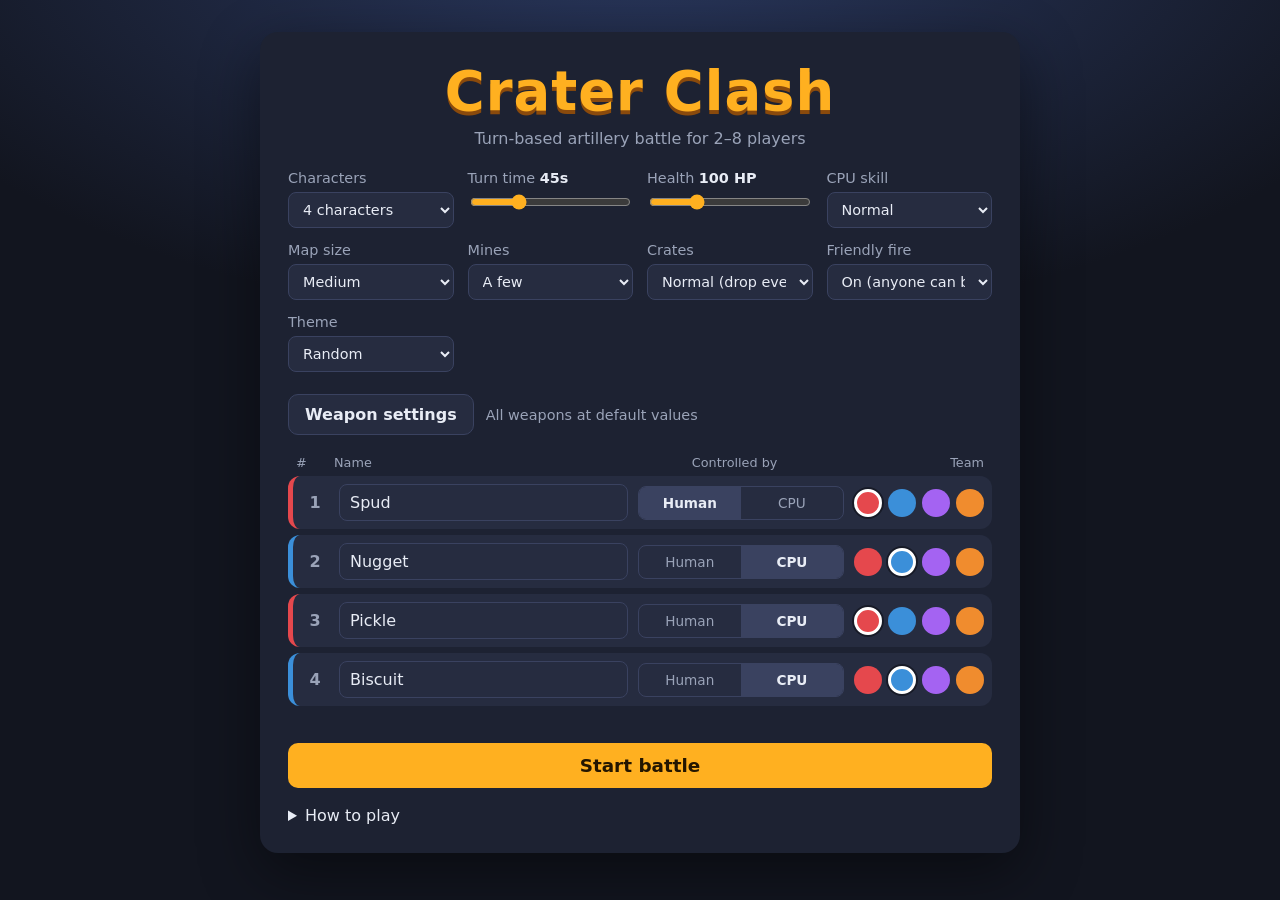
==== index.html @ 7ec7e547 "Rename Monster Cannon to Star Cannon; bubble phase and more clusters After the white-out the whole b" ====
<!doctype html>
<html lang="en">
<head>
  <meta charset="utf-8">
  <meta name="viewport" content="width=device-width, initial-scale=1, maximum-scale=1, user-scalable=no, viewport-fit=cover">
  <meta name="mobile-web-app-capable" content="yes">
  <meta name="apple-mobile-web-app-capable" content="yes">
  <meta name="theme-color" content="#12151f">
  <title>Crater Clash</title>
  <link rel="stylesheet" href="css/style.css">
</head>
<body>
  <!-- ===================== MAIN MENU ===================== -->
  <main id="menu" class="screen">
    <div class="panel">
      <header class="title">
        <h1>Crater Clash</h1>
        <p>Turn-based artillery battle for 2&ndash;8 players</p>
      </header>

      <section class="settings">
        <label>
          <span>Characters</span>
          <select id="countSelect"></select>
        </label>
        <label>
          <span>Turn time <b id="turnTimeValue"></b></span>
          <input id="turnTime" type="range" min="15" max="120" step="5">
        </label>
        <label>
          <span>Health <b id="healthValue"></b></span>
          <input id="health" type="range" min="25" max="300" step="25">
        </label>
        <label>
          <span>CPU skill</span>
          <select id="difficulty">
            <option value="easy">Easy</option>
            <option value="normal">Normal</option>
            <option value="hard">Hard</option>
          </select>
        </label>
        <label>
          <span>Map size</span>
          <select id="mapSize">
            <option value="small">Small</option>
            <option value="medium">Medium</option>
            <option value="large">Large</option>
          </select>
        </label>
        <label>
          <span>Mines</span>
          <select id="mines">
            <option value="off">None</option>
            <option value="few">A few</option>
            <option value="many">Lots</option>
          </select>
        </label>
        <label>
          <span>Crates</span>
          <select id="crates">
            <option value="off">None</option>
            <option value="normal">Normal (drop every 3 turns)</option>
            <option value="lots">Lots (drop every 2 turns)</option>
          </select>
        </label>
        <label>
          <span>Friendly fire</span>
          <select id="friendlyFire">
            <option value="on">On (anyone can be hurt)</option>
            <option value="off">Off (teammates safe)</option>
          </select>
        </label>
        <label>
          <span>Theme</span>
          <select id="theme">
            <option value="random">Random</option>
            <option value="grassland">Grassy land</option>
            <option value="desert">Sand</option>
            <option value="snow">Winter</option>
            <option value="volcanic">Volcanic</option>
          </select>
        </label>
      </section>

      <div class="weapons-link">
        <button id="weaponsBtn" type="button" class="secondary">Weapon settings</button>
        <span id="weaponsSummary"></span>
      </div>

      <section>
        <div class="players-head">
          <span>#</span><span>Name</span><span>Controlled by</span><span>Team</span>
        </div>
        <div id="playerList"></div>
      </section>

      <p id="menuError" class="error" role="alert"></p>
      <button id="startBtn" class="primary">Start battle</button>

      <details class="help">
        <summary>How to play</summary>
        <ul>
          <li>Players take turns. Each turn one character moves and attacks once before the timer runs out.</li>
          <li>After attacking you get a few seconds to retreat.</li>
          <li>With friendly fire off, characters on the same team can't hurt each other. Turn it on and anyone can be hurt, including yourself.</li>
          <li>Water is deadly for everyone, and falling from a height hurts.</li>
          <li>The last team with characters standing wins.</li>
          <li><kbd>←</kbd><kbd>→</kbd> walk &middot; <kbd>↑</kbd><kbd>↓</kbd> aim &middot; <kbd>Enter</kbd> jump &middot; <kbd>Backspace</kbd> backflip</li>
          <li><kbd>Space</kbd> hold to charge, release to fire &middot; <kbd>1</kbd>&ndash;<kbd>9</kbd>, <kbd>0</kbd>, <kbd>T</kbd>, <kbd>K</kbd> or <kbd>Tab</kbd> pick weapon</li>
          <li>Air Strike and Teleport: click on the map. <kbd>Esc</kbd> pause &middot; <kbd>M</kbd> mute</li>
          <li>Drag the map to look around, mouse wheel or <kbd>+</kbd>/<kbd>&minus;</kbd> to zoom, <kbd>C</kbd> to re-centre.</li>
          <li><b>Ninja Rope:</b> shoot it at the ceiling or a wall, swing with <kbd>←</kbd><kbd>→</kbd>, climb with <kbd>↑</kbd><kbd>↓</kbd>, let go with <kbd>Space</kbd> or <kbd>Enter</kbd>. It doesn't use up your attack.</li>
          <li><b>Grenades:</b> press <kbd>F</kbd> (or the ⏱ button) to set the timer from 1 to 5 seconds.</li>
          <li><b>Shotgun:</b> two shots per turn. You can move between them.</li>
          <li><b>Baseball Bat</b> (<kbd>B</kbd>): swing at someone right next to you to send them flying. <b>Flamethrower</b> (<kbd>G</kbd>): sprays fire for a second and a half. <b>Drilling Rocket</b> (<kbd>V</kbd>): fly it into rock and it bores through for 3 seconds before exploding.</li>
          <li><b>Jetpack</b> (<kbd>J</kbd>): press <kbd>Space</kbd> to strap it on, then <kbd>↑</kbd> to fly and <kbd>←</kbd><kbd>→</kbd> to steer. Picking another weapon takes it off. <b>Parachute</b> (<kbd>U</kbd>): keep it selected and it opens by itself when you fall, so you take no fall damage.</li>
          <li>Knocked-out characters go off with a small explosion.</li>
          <li><b>Star Cannon</b> (<kbd>X</kbd>, special): a slow plasma ball that flies straight through anything, zapping whoever it touches. Press <kbd>Space</kbd> again while it flies to detonate it.</li>
          <li><b>Tornado</b> (<kbd>Q</kbd>): travels along the ground the way you face, grows for 3 seconds, and throws anyone it catches out of the top (they take fall damage when they land). Crates and mines it catches burst and explode. It lasts 8 seconds.</li>
          <li><b>Drone</b> (<kbd>N</kbd>): launch it along your aim, then steer with <kbd>←</kbd><kbd>→</kbd> for 3 seconds. It explodes on contact and scatters cluster bomblets.</li>
          <li>Hitting a crate makes it burst with shrapnel flying in every direction; steel crates also spread fire. Hitting a mine sets it off.</li>
          <li><b>Crates:</b> walk into one to open it. Wooden crates hold health, power-ups, armor or ammo. Steel crates hold special weapons: Gatling Gun, Sniper Rifle, Desert Eagle, Nuka Bomb, Frog Clone Bomb (splits into 5 frog clones when it blows), Napalm Strike, Anvil Drop and Concrete Block (<kbd>R</kbd> rotates it).</li>
          <li><b>Drill</b> and <b>Pickaxe:</b> hold <kbd>Space</kbd> to dig down or in the aim direction. Like the rope, they don't use up your attack.</li>
          <li><b>Mines</b> go off shortly after an enemy gets close. Mines placed on the map at the start hurt everyone.</li>
          <li>When only CPU players are left, press <b>Skip to end</b> to see who wins.</li>
          <li><b>Touch screens:</b> use the on-screen buttons, drag to look around, pinch to zoom, and tap the map for Air Strike and Teleport.</li>
          <li>Wind pushes the bazooka and air strike missiles, but not grenades.</li>
        </ul>
      </details>
    </div>
  </main>

  <!-- ===================== WEAPON SETTINGS ===================== -->
  <main id="weaponsScreen" class="screen" hidden>
    <div class="panel wide">
      <header class="sub-head">
        <h2>Weapon settings</h2>
        <p>Change how hard each weapon hits, how big a hole it blows, and how many each team starts with. Leave ammo empty for unlimited. Weapons marked <span class="badge">crate</span> start at 1 each and steel crates hold more.</p>
      </header>
      <label class="unlimited" for="unlimitedAmmo">
        <input type="checkbox" id="unlimitedAmmo">
        <span>
          <b>All weapons unlimited</b>
          <small>Every team gets every weapon, including the special crate weapons, with unlimited ammo from the start.</small>
        </span>
      </label>
      <div class="table-wrap">
        <table class="weapons-table">
          <thead>
            <tr><th scope="col">Weapon</th><th scope="col">Damage</th><th scope="col">Blast radius</th><th scope="col">Start ammo</th></tr>
          </thead>
          <tbody id="weaponRows"></tbody>
        </table>
      </div>
      <div class="buttons sub-actions">
        <button id="weaponsReset" type="button">Reset all to defaults</button>
        <button id="weaponsDone" type="button" class="primary">Done</button>
      </div>
    </div>
  </main>

  <!-- ===================== GAME ===================== -->
  <div id="gameScreen" class="screen" hidden>
    <div id="stage">
      <canvas id="canvas"></canvas>
      <button id="pauseBtn" class="hud-btn" type="button" aria-label="Pause">❚❚</button>
      <button id="skipBtn" class="skip-btn" type="button" hidden>⏩ Skip to end</button>
      <button id="optBtn" class="opt-btn" type="button" hidden></button>
      <button id="weaponToggle" class="weapon-toggle" type="button" aria-label="Choose a weapon"></button>
      <div id="touchControls" hidden>
        <div class="pad left">
          <button type="button" data-key="ArrowUp" class="tc up" aria-label="Aim up">▲</button>
          <button type="button" data-key="ArrowLeft" class="tc lt" aria-label="Walk left">◀</button>
          <button type="button" data-key="ArrowRight" class="tc rt" aria-label="Walk right">▶</button>
          <button type="button" data-key="ArrowDown" class="tc dn" aria-label="Aim down">▼</button>
        </div>
        <div class="pad right">
          <button type="button" data-key="Backspace" class="tc small" aria-label="Backflip">↶</button>
          <button type="button" data-key="Enter" class="tc small" aria-label="Jump">JUMP</button>
          <button type="button" data-key="Space" class="tc fire" aria-label="Fire">FIRE</button>
        </div>
      </div>
      <div id="rotateHint" class="rotate-hint">
        <span>Turn your device sideways for the best view</span>
        <button type="button" id="rotateClose" aria-label="Dismiss">✕</button>
      </div>
    </div>
    <div id="weaponBar"></div>

    <div id="overlay" class="overlay" hidden>
      <div class="panel small">
        <h2 id="overlayTitle"></h2>
        <p id="overlayText"></p>
        <div class="buttons">
          <button id="resumeBtn" class="primary">Resume</button>
          <button id="fullscreenBtn">Fullscreen</button>
          <button id="rematchBtn" class="primary">Rematch</button>
          <button id="menuBtn">Main menu</button>
        </div>
      </div>
    </div>
  </div>

  <script src="js/config.js"></script>
  <script src="js/audio.js"></script>
  <script src="js/terrain.js"></script>
  <script src="js/entities.js"></script>
  <script src="js/ai.js"></script>
  <script src="js/game.js"></script>
  <script src="js/touch.js"></script>
  <script src="js/menu.js"></script>
</body>
</html>
---- css/style.css ----
:root {
  --bg: #12151f;
  --panel: #1d2232;
  --panel-2: #262c40;
  --text: #e8ecf5;
  --muted: #9aa3b8;
  --accent: #ffb020;
  --accent-text: #241600;
  --danger: #ff6b6b;
  --radius: 12px;
}

* { box-sizing: border-box; }

html, body {
  margin: 0;
  height: 100%;
  background: var(--bg);
  color: var(--text);
  font-family: system-ui, -apple-system, "Segoe UI", Roboto, sans-serif;
}

[hidden] { display: none !important; }

.screen { min-height: 100%; }

/* ---------- menu ---------- */
#menu {
  display: flex;
  justify-content: center;
  align-items: flex-start;
  padding: 32px 16px;
  background:
    radial-gradient(1200px 600px at 50% -10%, #2b3a63 0%, transparent 70%),
    var(--bg);
}

.panel {
  width: 100%;
  max-width: 760px;
  background: var(--panel);
  border-radius: 18px;
  padding: 28px;
  box-shadow: 0 20px 60px rgba(0, 0, 0, 0.45);
}
.panel.small { max-width: 420px; text-align: center; }

.title { text-align: center; margin-bottom: 22px; }
.title h1 {
  margin: 0;
  font-size: clamp(2.2rem, 6vw, 3.4rem);
  letter-spacing: 1px;
  color: var(--accent);
  text-shadow: 0 4px 0 #8a4a0c;
}
.title p { margin: 6px 0 0; color: var(--muted); }

.settings {
  display: grid;
  grid-template-columns: repeat(auto-fit, minmax(130px, 1fr));
  gap: 14px;
  margin-bottom: 22px;
}
.settings label { display: flex; flex-direction: column; gap: 6px; font-size: 0.9rem; color: var(--muted); }
.settings b { color: var(--text); }

select, input[type="text"] {
  background: var(--panel-2);
  color: var(--text);
  border: 1px solid #3a4260;
  border-radius: 8px;
  padding: 8px 10px;
  font: inherit;
  min-width: 0;
}
input[type="range"] { accent-color: var(--accent); }

.players-head, .player-row {
  display: grid;
  grid-template-columns: 28px minmax(0, 1.4fr) minmax(0, 1fr) auto;
  gap: 10px;
  align-items: center;
}
.players-head { font-size: 0.8rem; color: var(--muted); padding: 0 8px 6px; }
.player-row {
  background: var(--panel-2);
  border-radius: var(--radius);
  padding: 8px;
  margin-bottom: 6px;
  border-left: 5px solid var(--team-color, #888);
}
.player-row .num { text-align: center; color: var(--muted); font-weight: 700; }

.toggle { display: flex; border-radius: 8px; overflow: hidden; border: 1px solid #3a4260; }
.toggle button {
  flex: 1;
  border: 0;
  background: transparent;
  color: var(--muted);
  padding: 8px 6px;
  font: inherit;
  font-size: 0.85rem;
  cursor: pointer;
}
.toggle button.on { background: #3a4260; color: var(--text); font-weight: 600; }

.swatches { display: flex; gap: 6px; }
.swatch {
  width: 28px;
  height: 28px;
  border-radius: 50%;
  border: 3px solid transparent;
  cursor: pointer;
  padding: 0;
}
.swatch.on { border-color: #fff; box-shadow: 0 0 0 2px rgba(0, 0, 0, 0.4); }

button.primary, .buttons button {
  font: inherit;
  font-weight: 700;
  border: 0;
  border-radius: 10px;
  padding: 12px 22px;
  cursor: pointer;
}
button.primary { background: var(--accent); color: var(--accent-text); }
button.primary:hover { filter: brightness(1.08); }
#startBtn { width: 100%; font-size: 1.15rem; margin-top: 8px; }

.weapons-link { display: flex; align-items: center; gap: 12px; flex-wrap: wrap; margin-bottom: 20px; }
#weaponsSummary { color: var(--muted); font-size: 0.9rem; }
button.secondary {
  font: inherit;
  font-weight: 600;
  border: 1px solid #3a4260;
  border-radius: 10px;
  padding: 10px 16px;
  background: var(--panel-2);
  color: var(--text);
  cursor: pointer;
}
button.secondary:hover { border-color: var(--accent); }

#weaponsScreen {
  display: flex;
  justify-content: center;
  align-items: flex-start;
  padding: 32px 16px;
  background: radial-gradient(1200px 600px at 50% -10%, #2b3a63 0%, transparent 70%), var(--bg);
}
.panel.wide { max-width: 860px; }
.sub-head h2 { margin: 0 0 6px; color: var(--accent); }
.sub-head p { margin: 0 0 18px; color: var(--muted); max-width: 65ch; line-height: 1.45; }
.badge {
  display: inline-block;
  font-size: 0.68rem;
  text-transform: uppercase;
  letter-spacing: 0.06em;
  padding: 1px 6px;
  border-radius: 6px;
  background: #3a4260;
  color: #ffd23f;
  vertical-align: middle;
}
.unlimited {
  display: flex;
  align-items: flex-start;
  gap: 12px;
  padding: 14px 16px;
  margin-bottom: 18px;
  border: 1px solid #3a4260;
  border-radius: var(--radius);
  background: var(--panel-2);
  cursor: pointer;
}
.unlimited:has(input:checked) { border-color: var(--accent); }
.unlimited input { width: 20px; height: 20px; margin: 2px 0 0; accent-color: var(--accent); flex: none; }
.unlimited span { display: flex; flex-direction: column; gap: 3px; min-width: 0; }
.unlimited small { color: var(--muted); font-size: 0.85rem; line-height: 1.4; }
.weapons-table input:disabled { opacity: 0.4; }

.table-wrap { overflow-x: auto; border-radius: var(--radius); }
.weapons-table { width: 100%; min-width: 520px; border-collapse: collapse; font-variant-numeric: tabular-nums; }
.weapons-table th {
  text-align: left;
  font-size: 0.75rem;
  text-transform: uppercase;
  letter-spacing: 0.06em;
  color: var(--muted);
  font-weight: 600;
  padding: 0 8px 8px;
}
.weapons-table td { padding: 6px 8px; border-top: 1px solid #2c3349; vertical-align: middle; }
.weapons-table td.name { min-width: 180px; }
.weapons-table .wname { display: flex; align-items: center; gap: 8px; font-weight: 600; }
.weapons-table .wnote { display: block; color: var(--muted); font-size: 0.75rem; margin-top: 2px; font-weight: 400; }
.weapons-table tr.sub td.name { padding-left: 34px; }
.weapons-table input {
  width: 84px;
  background: var(--panel-2);
  color: var(--text);
  border: 1px solid #3a4260;
  border-radius: 8px;
  padding: 7px 8px;
  font: inherit;
  font-variant-numeric: tabular-nums;
}
.weapons-table input.changed { border-color: var(--accent); box-shadow: 0 0 0 1px var(--accent); }
.weapons-table input:focus-visible, button:focus-visible, select:focus-visible { outline: 2px solid var(--accent); outline-offset: 2px; }
.weapons-table .na { color: #4b5470; }
.sub-actions { justify-content: flex-end; margin-top: 18px; }

.opt-btn {
  position: absolute;
  top: calc(120px + env(safe-area-inset-top));
  right: calc(12px + env(safe-area-inset-right));
  border: 2px solid rgba(255, 255, 255, 0.35);
  border-radius: 12px;
  padding: 10px 16px;
  background: rgba(15, 18, 28, 0.78);
  color: #fff;
  font: inherit;
  font-weight: 700;
  cursor: pointer;
  -webkit-tap-highlight-color: transparent;
}
body.touch .opt-btn { top: auto; bottom: calc(190px + env(safe-area-inset-bottom)); }
@media (max-height: 500px) { body.touch .opt-btn { bottom: auto; top: calc(70px + env(safe-area-inset-top)); } }

.error { color: var(--danger); min-height: 1.2em; margin: 10px 0 0; text-align: center; }

.help { margin-top: 18px; color: var(--muted); }
.help summary { cursor: pointer; color: var(--text); }
.help li { margin: 6px 0; }
kbd {
  background: var(--panel-2);
  border: 1px solid #3a4260;
  border-bottom-width: 2px;
  border-radius: 5px;
  padding: 1px 6px;
  font-size: 0.8rem;
  color: var(--text);
}

/* ---------- game ---------- */
#gameScreen {
  position: fixed;
  inset: 0;
  height: 100vh;
  height: 100dvh;
  display: flex;
  flex-direction: column;
  background: #000;
  overflow: hidden;
  user-select: none;
  -webkit-user-select: none;
  -webkit-touch-callout: none;
}
#stage {
  position: relative;
  flex: 1;
  min-height: 0;
  touch-action: none;
}
#canvas {
  position: absolute;
  inset: 0;
  width: 100%;
  height: 100%;
  display: block;
  cursor: crosshair;
  touch-action: none;
}

.skip-btn {
  position: absolute;
  top: calc(70px + env(safe-area-inset-top));
  right: calc(12px + env(safe-area-inset-right));
  border: 0;
  border-radius: 12px;
  padding: 12px 18px;
  background: var(--accent);
  color: var(--accent-text);
  font: inherit;
  font-weight: 700;
  cursor: pointer;
  box-shadow: 0 6px 20px rgba(0, 0, 0, 0.35);
}
.skip-btn:disabled { opacity: 0.8; cursor: default; }
@media (max-width: 1000px) {
  .skip-btn { top: auto; bottom: calc(12px + env(safe-area-inset-bottom)); right: 50%; transform: translateX(50%); }
}

.hud-btn {
  position: absolute;
  top: calc(8px + env(safe-area-inset-top));
  left: calc(8px + env(safe-area-inset-left));
  width: 44px;
  height: 44px;
  border-radius: 12px;
  border: 0;
  background: rgba(15, 18, 28, 0.72);
  color: var(--text);
  font-size: 1rem;
  cursor: pointer;
}

/* on-screen controls */
#touchControls {
  position: absolute;
  inset: auto 0 0 0;
  display: flex;
  justify-content: space-between;
  align-items: flex-end;
  padding: 0 calc(12px + env(safe-area-inset-right)) 12px calc(12px + env(safe-area-inset-left));
  pointer-events: none;
  transition: opacity 0.2s;
}
#touchControls.inactive { opacity: 0.25; }
.pad { pointer-events: auto; display: grid; gap: 8px; }
.pad.left {
  grid-template-columns: repeat(3, 56px);
  grid-template-rows: repeat(3, 48px);
  grid-template-areas: ". up ." "lt . rt" ". dn .";
}
.pad.left .up { grid-area: up; }
.pad.left .lt { grid-area: lt; }
.pad.left .rt { grid-area: rt; }
.pad.left .dn { grid-area: dn; }
.pad.right {
  grid-template-columns: 64px 84px;
  grid-template-rows: 48px 84px;
  grid-template-areas: "back jump" "fire fire";
  align-items: end;
}
.pad.right .tc:nth-child(1) { grid-area: back; }
.pad.right .tc:nth-child(2) { grid-area: jump; }
.pad.right .fire { grid-area: fire; justify-self: end; width: 96px; height: 84px; border-radius: 50%; }
.tc {
  border: 2px solid rgba(255, 255, 255, 0.35);
  background: rgba(15, 18, 28, 0.55);
  color: #fff;
  border-radius: 14px;
  font: inherit;
  font-weight: 700;
  font-size: 1.1rem;
  touch-action: none;
  -webkit-tap-highlight-color: transparent;
  backdrop-filter: blur(2px);
}
.tc.small { font-size: 0.85rem; }
.tc.fire { background: rgba(229, 72, 77, 0.75); font-size: 1.1rem; letter-spacing: 1px; }
.tc.held { background: rgba(255, 176, 32, 0.85); color: var(--accent-text); }

.rotate-hint {
  display: none;
  position: absolute;
  left: 50%;
  top: 30%;
  transform: translate(-50%, -50%);
  align-items: center;
  gap: 10px;
  background: rgba(15, 18, 28, 0.88);
  padding: 10px 12px 10px 16px;
  border-radius: 12px;
  font-size: 0.9rem;
  max-width: calc(100% - 32px);
}
.rotate-hint button {
  border: 0; background: var(--panel-2); color: var(--text);
  width: 32px; height: 32px; border-radius: 8px; flex: none;
}
@media (orientation: portrait) and (max-width: 700px) {
  body.touch .rotate-hint:not(.dismissed) { display: flex; }
}

#weaponBar {
  flex: none;
  display: flex;
  flex-wrap: wrap;
  gap: 4px 14px;
  align-items: center;
  justify-content: center;
  padding: 5px max(8px, env(safe-area-inset-right)) max(5px, env(safe-area-inset-bottom)) max(8px, env(safe-area-inset-left));
  max-height: 40vh;
  overflow-y: auto;
}
.wpanel-head { display: none; }
.wgroup { display: flex; align-items: center; gap: 6px; }
.wgroup-label {
  font-size: 0.62rem;
  text-transform: uppercase;
  letter-spacing: 0.08em;
  color: var(--muted);
  writing-mode: vertical-rl;
  transform: rotate(180deg);
}
.wgroup-items { display: flex; flex-wrap: wrap; gap: 4px; }
.weapon {
  position: relative;
  flex: none;
  display: flex;
  flex-direction: column;
  align-items: center;
  justify-content: center;
  width: 78px;
  height: 46px;
  background: var(--panel);
  color: var(--text);
  border: 2px solid transparent;
  border-radius: 10px;
  cursor: pointer;
  font: inherit;
  font-size: 0.64rem;
  line-height: 1.1;
  padding: 2px 3px;
  -webkit-tap-highlight-color: transparent;
}
.weapon .icon { font-size: 1.05rem; line-height: 1.2; }
.weapon .wlabel { max-width: 100%; overflow: hidden; text-overflow: ellipsis; white-space: nowrap; }
.weapon .key {
  position: absolute; top: 2px; left: 4px;
  font-size: 0.6rem; color: var(--muted);
}
.weapon .ammo {
  position: absolute; top: 2px; right: 4px;
  font-size: 0.6rem; color: var(--accent);
}
.weapon.on { border-color: var(--accent); background: var(--panel-2); }
.weapon:disabled { opacity: 0.35; cursor: default; }

.weapon-toggle { display: none; }

/* phones: the weapon list becomes a pop-up picker opened from a button */
@media (max-height: 560px), (max-width: 700px) {
  #weaponBar {
    display: none;
    position: fixed;
    inset: calc(8px + env(safe-area-inset-top)) max(8px, env(safe-area-inset-right)) calc(8px + env(safe-area-inset-bottom)) max(8px, env(safe-area-inset-left));
    max-height: none;
    z-index: 30;
    flex-direction: column;
    flex-wrap: nowrap;
    align-items: stretch;
    justify-content: flex-start;
    gap: 10px;
    padding: 12px;
    border-radius: 16px;
    background: rgba(18, 21, 31, 0.96);
    box-shadow: 0 10px 40px rgba(0, 0, 0, 0.5);
  }
  body.weapons-open #weaponBar { display: flex; }
  .wpanel-head { display: flex; align-items: center; justify-content: space-between; font-weight: 700; }
  .wpanel-head button {
    width: 40px; height: 40px; border: 0; border-radius: 10px;
    background: var(--panel-2); color: var(--text); font-size: 1rem;
  }
  .wgroup { flex-direction: column; align-items: stretch; gap: 6px; }
  .wgroup-label { writing-mode: horizontal-tb; transform: none; font-size: 0.7rem; }
  .wgroup-items { gap: 6px; }
  .weapon { width: 76px; height: 54px; font-size: 0.66rem; }
  /* compact icon button at the right edge, just above the FIRE / JUMP pad */
  .weapon-toggle {
    display: flex;
    align-items: center;
    justify-content: center;
    gap: 2px;
    position: absolute;
    right: calc(12px + env(safe-area-inset-right));
    bottom: calc(162px + env(safe-area-inset-bottom));
    width: 58px;
    height: 46px;
    padding: 0;
    border: 2px solid var(--accent);
    border-radius: 12px;
    background: rgba(15, 18, 28, 0.85);
    color: #fff;
    font: inherit;
    font-weight: 700;
    -webkit-tap-highlight-color: transparent;
  }
  .weapon-toggle .icon { font-size: 1.35rem; line-height: 1; }
  .weapon-toggle .caret { font-size: 0.7rem; color: var(--accent); }
  .weapon-toggle.inactive { opacity: 0.5; }
  body.touch .opt-btn { bottom: calc(216px + env(safe-area-inset-bottom)); }
  .skip-btn { bottom: calc(64px + env(safe-area-inset-bottom)); }
}
/* smaller on-screen pads on phones: sit the weapon button right on top of them */
@media (max-height: 500px), (max-width: 700px) {
  .weapon-toggle { bottom: calc(142px + env(safe-area-inset-bottom)); }
}
@media (max-height: 500px) {
  body.touch .opt-btn { bottom: auto; top: calc(70px + env(safe-area-inset-top)); }
}


body.touch .weapon .key { display: none; }

/* small screens (phones) */
@media (max-height: 500px), (max-width: 700px) {
  .pad.left { grid-template-columns: repeat(3, 48px); grid-template-rows: repeat(3, 42px); gap: 6px; }
  .pad.right { grid-template-columns: 56px 72px; grid-template-rows: 42px 74px; gap: 6px; }
  .pad.right .fire { width: 82px; height: 74px; }
}

.overlay {
  position: fixed;
  inset: 0;
  display: flex;
  align-items: center;
  justify-content: center;
  background: rgba(5, 7, 12, 0.6);
  padding: 16px;
}
.overlay h2 { margin-top: 0; font-size: 2rem; }
.buttons { display: flex; flex-wrap: wrap; gap: 10px; justify-content: center; }
.buttons button:not(.primary) { background: var(--panel-2); color: var(--text); }

@media (max-width: 560px) {
  .panel { padding: 18px; }
  .players-head { display: none; }
  .player-row { grid-template-columns: 22px minmax(0, 1fr) minmax(0, 1fr); }
  .player-row .swatches { grid-column: 2 / -1; }
}
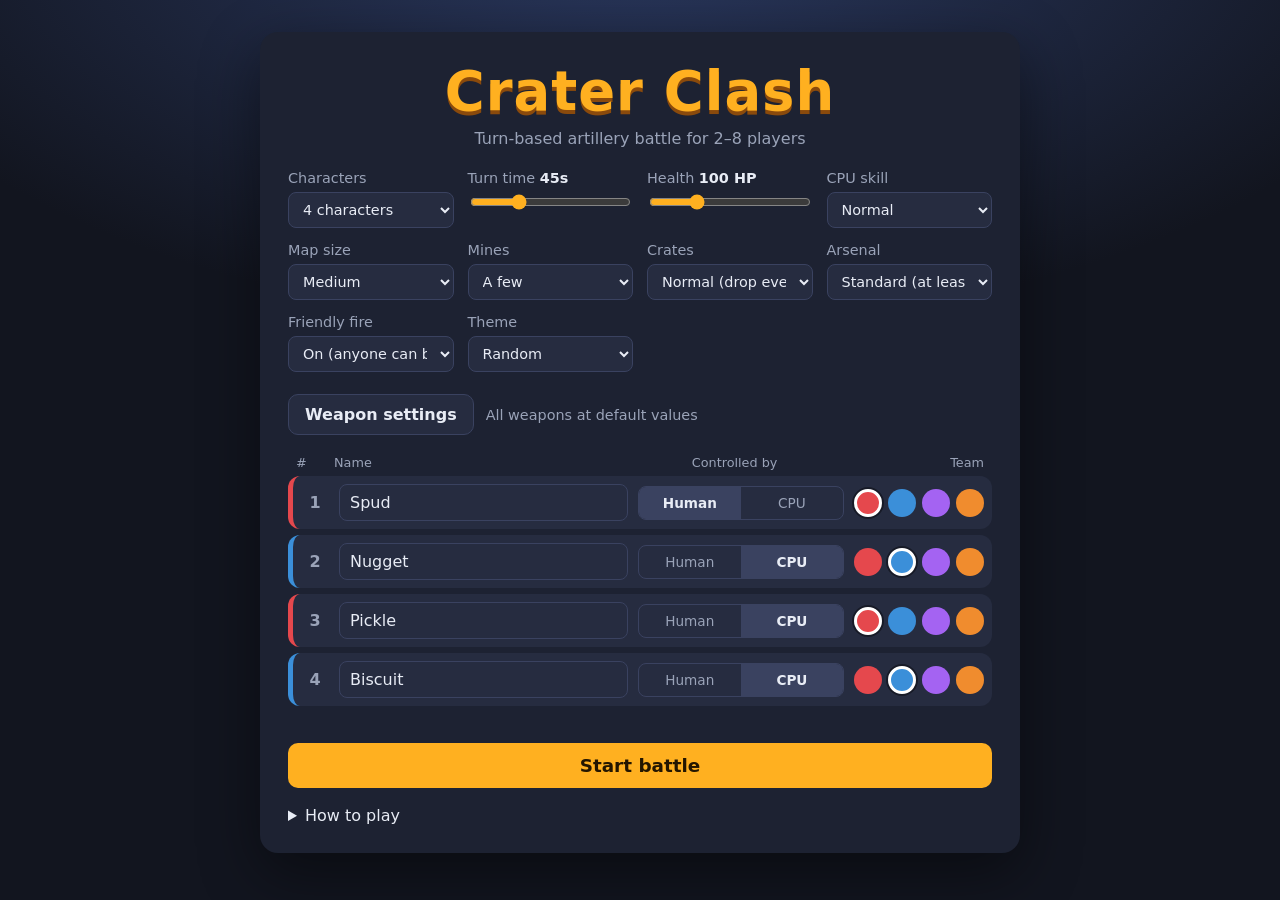
==== commit 26ad5d3e: "Arsenal presets, alien crates, wider drilling-rocket tunnel - Menu Arsenal option: Standard, Minimal" ====
--- a/index.html
+++ b/index.html
@@ -64,6 +64,14 @@
           </select>
         </label>
         <label>
+          <span>Arsenal</span>
+          <select id="arsenal">
+            <option value="standard">Standard (at least 1 of everything)</option>
+            <option value="minimal">Minimal (basic weapons + movement, unlimited)</option>
+            <option value="unlimited">Everything unlimited</option>
+          </select>
+        </label>
+        <label>
           <span>Friendly fire</span>
           <select id="friendlyFire">
             <option value="on">On (anyone can be hurt)</option>
@@ -116,10 +124,16 @@
           <li><b>Jetpack</b> (<kbd>J</kbd>): press <kbd>Space</kbd> to strap it on, then <kbd>↑</kbd> to fly and <kbd>←</kbd><kbd>→</kbd> to steer. Picking another weapon takes it off. <b>Parachute</b> (<kbd>U</kbd>): keep it selected and it opens by itself when you fall, so you take no fall damage.</li>
           <li>Knocked-out characters go off with a small explosion.</li>
           <li><b>Star Cannon</b> (<kbd>X</kbd>, special): a slow plasma ball that flies straight through anything, zapping whoever it touches. Press <kbd>Space</kbd> again while it flies to detonate it.</li>
+          <li><b>Boomerang</b> (<kbd>E</kbd>) comes back to you and knocks people far. <b>Plasma Frag Grenade</b> (<kbd>Z</kbd>) bursts into green frags that split again. <b>Smoke Grenade</b> (<kbd>L</kbd>) leaves a lasting cloud that hides anyone inside it from the other teams. <b>Mine Mouse</b> (<kbd>Y</kbd>) runs along laying mines, then bursts. <b>Flashbang</b> (<kbd>O</kbd>) does no damage but dazes everyone near it: on their next turn their screen flashes white and their aim drifts.</li>
+          <li><b>H&amp;K MP5</b> (<kbd>I</kbd>): laser sight, 4 bursts of 3 rounds per turn. <b>Claymore</b>: goes off the moment an enemy touches it. <b>Gas Grenade</b>: a toxic cloud that never clears. <b>Alien Blaster</b> (special): a bolt that goes through everything. <b>Hazmat Suit</b>: no toxic, plasma or fire damage, but you only see through the mask.</li>
+          <li><b>Slingshot</b>: fling yourself across the map. <b>Robo Dozer</b>: a bulldozer you steer with <kbd>←</kbd><kbd>→</kbd>; it drives or digs for 8 seconds, and <kbd>Space</kbd> blows it up early.</li>
+          <li><b>Rest &amp; Heal</b> (<kbd>K</kbd>) ends your turn: +50 health and 20% less damage for 3 rounds.</li>
+          <li>Red and green <b>barrels</b> on the map explode into fire or toxic sludge when hit.</li>
           <li><b>Tornado</b> (<kbd>Q</kbd>): travels along the ground the way you face, grows for 3 seconds, and throws anyone it catches out of the top (they take fall damage when they land). Crates and mines it catches burst and explode. It lasts 8 seconds.</li>
           <li><b>Drone</b> (<kbd>N</kbd>): launch it along your aim, then steer with <kbd>←</kbd><kbd>→</kbd> for 3 seconds. It explodes on contact and scatters cluster bomblets.</li>
           <li>Hitting a crate makes it burst with shrapnel flying in every direction; steel crates also spread fire. Hitting a mine sets it off.</li>
-          <li><b>Crates:</b> walk into one to open it. Wooden crates hold health, power-ups, armor or ammo. Steel crates hold special weapons: Gatling Gun, Sniper Rifle, Desert Eagle, Nuka Bomb, Frog Clone Bomb (splits into 5 frog clones when it blows), Napalm Strike, Anvil Drop and Concrete Block (<kbd>R</kbd> rotates it).</li>
+          <li><b>Arsenal</b>: Standard, Minimal (only basic weapons and movement items, unlimited) or Everything unlimited.</li>
+          <li><b>Crates:</b> walk into one to open it. Rare purple <b>alien crates</b> hold a Star Cannon or an Alien Blaster. Wooden crates hold health, power-ups, armor or ammo. Steel crates hold special weapons: Gatling Gun, Sniper Rifle, Desert Eagle, Nuka Bomb, Frog Clone Bomb (splits into 5 frog clones when it blows), Napalm Strike, Anvil Drop and Concrete Block (<kbd>R</kbd> rotates it).</li>
           <li><b>Drill</b> and <b>Pickaxe:</b> hold <kbd>Space</kbd> to dig down or in the aim direction. Like the rope, they don't use up your attack.</li>
           <li><b>Mines</b> go off shortly after an enemy gets close. Mines placed on the map at the start hurt everyone.</li>
           <li>When only CPU players are left, press <b>Skip to end</b> to see who wins.</li>
--- a/css/style.css
+++ b/css/style.css
@@ -395,7 +395,7 @@
   writing-mode: vertical-rl;
   transform: rotate(180deg);
 }
-.wgroup-items { display: flex; flex-wrap: wrap; gap: 4px; }
+.wgroup-items { display: flex; flex-wrap: wrap; gap: 3px; }
 .weapon {
   position: relative;
   flex: none;
@@ -403,7 +403,7 @@
   flex-direction: column;
   align-items: center;
   justify-content: center;
-  width: 78px;
+  width: 67px;
   height: 46px;
   background: var(--panel);
   color: var(--text);
@@ -411,7 +411,7 @@
   border-radius: 10px;
   cursor: pointer;
   font: inherit;
-  font-size: 0.64rem;
+  font-size: 0.6rem;
   line-height: 1.1;
   padding: 2px 3px;
   -webkit-tap-highlight-color: transparent;
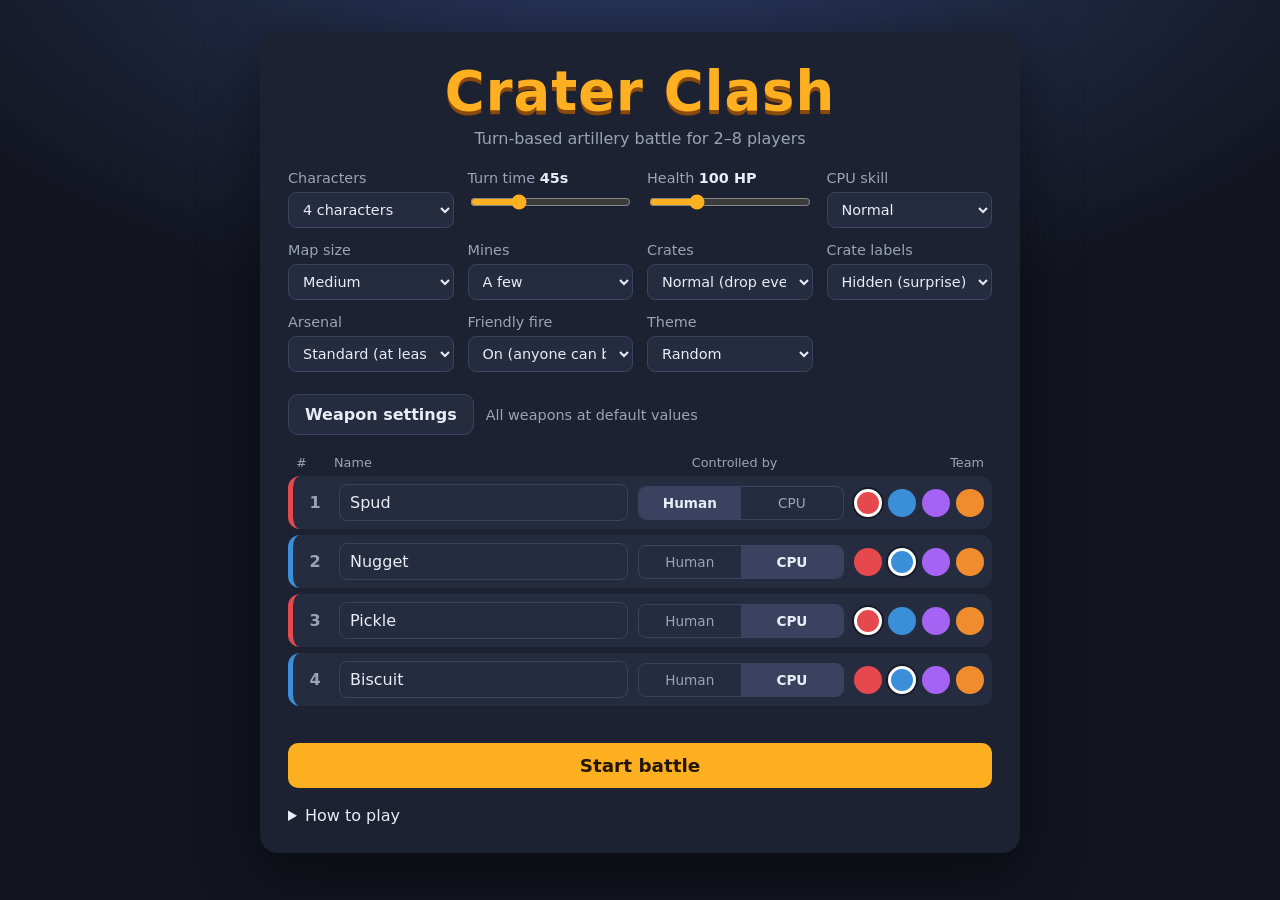
==== commit 6a3c52e1: "Weapon categories, catapult slingshot, city map, Tsar Bomb, Supply Call, crate labels - Weapons grou" ====
--- a/index.html
+++ b/index.html
@@ -64,6 +64,13 @@
           </select>
         </label>
         <label>
+          <span>Crate labels</span>
+          <select id="crateLabels">
+            <option value="off">Hidden (surprise)</option>
+            <option value="on">Show what's inside</option>
+          </select>
+        </label>
+        <label>
           <span>Arsenal</span>
           <select id="arsenal">
             <option value="standard">Standard (at least 1 of everything)</option>
@@ -86,6 +93,7 @@
             <option value="desert">Sand</option>
             <option value="snow">Winter</option>
             <option value="volcanic">Volcanic</option>
+            <option value="city">City (mixed)</option>
           </select>
         </label>
       </section>
@@ -126,7 +134,7 @@
           <li><b>Star Cannon</b> (<kbd>X</kbd>, special): a slow plasma ball that flies straight through anything, zapping whoever it touches. Press <kbd>Space</kbd> again while it flies to detonate it.</li>
           <li><b>Boomerang</b> (<kbd>E</kbd>) comes back to you and knocks people far. <b>Plasma Frag Grenade</b> (<kbd>Z</kbd>) bursts into green frags that split again. <b>Smoke Grenade</b> (<kbd>L</kbd>) leaves a lasting cloud that hides anyone inside it from the other teams. <b>Mine Mouse</b> (<kbd>Y</kbd>) runs along laying mines, then bursts. <b>Flashbang</b> (<kbd>O</kbd>) does no damage but dazes everyone near it: on their next turn their screen flashes white and their aim drifts.</li>
           <li><b>H&amp;K MP5</b> (<kbd>I</kbd>): laser sight, 4 bursts of 3 rounds per turn. <b>Claymore</b>: goes off the moment an enemy touches it. <b>Gas Grenade</b>: a toxic cloud that never clears. <b>Alien Blaster</b> (special): a bolt that goes through everything. <b>Hazmat Suit</b>: no toxic, plasma or fire damage, but you only see through the mask.</li>
-          <li><b>Slingshot</b>: fling yourself across the map. <b>Robo Dozer</b>: a bulldozer you steer with <kbd>←</kbd><kbd>→</kbd>; it drives or digs for 8 seconds, and <kbd>Space</kbd> blows it up early.</li>
+          <li><b>Slingshot</b>: drag your character back like a catapult and let go to fly the other way (no fall damage). <b>Robo Dozer</b>: a bulldozer you steer with <kbd>←</kbd><kbd>→</kbd>; it drives or digs for 8 seconds, and <kbd>Space</kbd> blows it up early.</li>
           <li><b>Rest &amp; Heal</b> (<kbd>K</kbd>) ends your turn: +50 health and 20% less damage for 3 rounds.</li>
           <li>Red and green <b>barrels</b> on the map explode into fire or toxic sludge when hit.</li>
           <li><b>Tornado</b> (<kbd>Q</kbd>): travels along the ground the way you face, grows for 3 seconds, and throws anyone it catches out of the top (they take fall damage when they land). Crates and mines it catches burst and explode. It lasts 8 seconds.</li>
--- a/css/style.css
+++ b/css/style.css
@@ -192,6 +192,14 @@
 }
 .weapons-table td { padding: 6px 8px; border-top: 1px solid #2c3349; vertical-align: middle; }
 .weapons-table td.name { min-width: 180px; }
+.weapons-table tr.group-row th {
+  padding: 16px 8px 6px;
+  font-size: 0.8rem;
+  letter-spacing: 0.08em;
+  text-transform: uppercase;
+  color: var(--accent);
+  border-top: 0;
+}
 .weapons-table .wname { display: flex; align-items: center; gap: 8px; font-weight: 600; }
 .weapons-table .wnote { display: block; color: var(--muted); font-size: 0.75rem; margin-top: 2px; font-weight: 400; }
 .weapons-table tr.sub td.name { padding-left: 34px; }
@@ -386,6 +394,22 @@
   overflow-y: auto;
 }
 .wpanel-head { display: none; }
+.wtabs { display: grid; grid-template-columns: repeat(3, auto); gap: 3px; flex: none; }
+.wtab {
+  border: 1px solid #3a4260;
+  background: var(--panel);
+  color: var(--muted);
+  border-radius: 7px;
+  padding: 2px 10px;
+  font: inherit;
+  font-size: 0.66rem;
+  text-align: left;
+  cursor: pointer;
+}
+.wtab.on { background: var(--panel-2); color: var(--text); border-color: var(--accent); }
+.wtab.current::after { content: ' ●'; color: var(--accent); }
+#weaponBar .wgroup:not(.active) { display: none; }
+#weaponBar .wgroup .wgroup-label { display: none; }
 .wgroup { display: flex; align-items: center; gap: 6px; }
 .wgroup-label {
   font-size: 0.62rem;
@@ -450,6 +474,9 @@
     box-shadow: 0 10px 40px rgba(0, 0, 0, 0.5);
   }
   body.weapons-open #weaponBar { display: flex; }
+  #weaponBar .wtabs { display: none; }
+  #weaponBar .wgroup:not(.active) { display: flex; }
+  #weaponBar .wgroup .wgroup-label { display: block; }
   .wpanel-head { display: flex; align-items: center; justify-content: space-between; font-weight: 700; }
   .wpanel-head button {
     width: 40px; height: 40px; border: 0; border-radius: 10px;
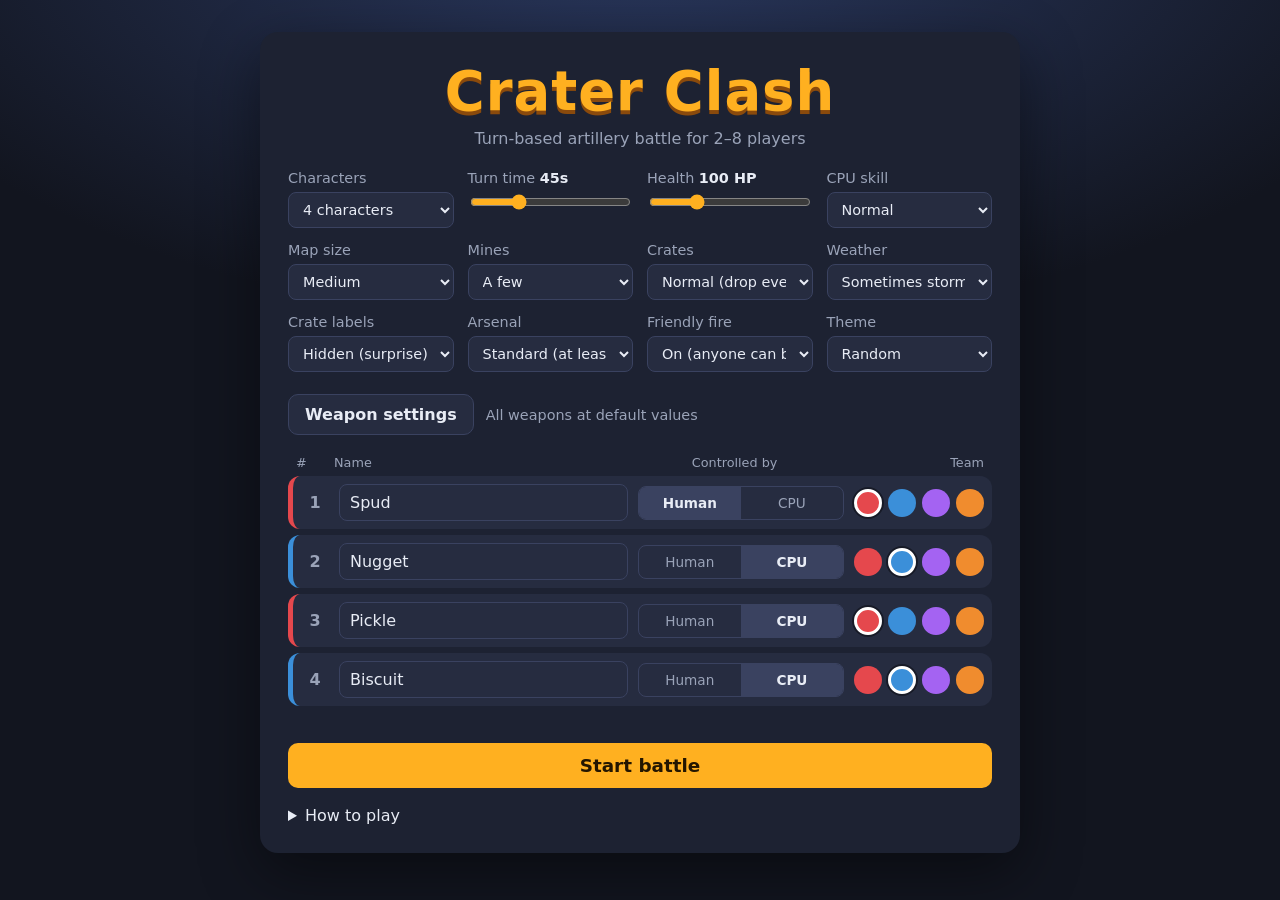
==== commit 2bd5565c: "Weather storms, triple Alien Blaster, gas/smoke/flashbang rework, crater fix - Fix: after building r" ====
--- a/index.html
+++ b/index.html
@@ -61,6 +61,14 @@
             <option value="off">None</option>
             <option value="normal">Normal (drop every 3 turns)</option>
             <option value="lots">Lots (drop every 2 turns)</option>
+          </select>
+        </label>
+        <label>
+          <span>Weather</span>
+          <select id="weather">
+            <option value="off">Clear skies</option>
+            <option value="sometimes">Sometimes stormy</option>
+            <option value="often">Often stormy</option>
           </select>
         </label>
         <label>
--- a/css/style.css
+++ b/css/style.css
@@ -386,7 +386,7 @@
   flex: none;
   display: flex;
   flex-wrap: wrap;
-  gap: 4px 14px;
+  gap: 4px 10px;
   align-items: center;
   justify-content: center;
   padding: 5px max(8px, env(safe-area-inset-right)) max(5px, env(safe-area-inset-bottom)) max(8px, env(safe-area-inset-left));
@@ -420,6 +420,7 @@
   transform: rotate(180deg);
 }
 .wgroup-items { display: flex; flex-wrap: wrap; gap: 3px; }
+.wsep { width: 1px; align-self: stretch; margin: 6px 0; background: rgba(255, 255, 255, 0.3); }
 .weapon {
   position: relative;
   flex: none;
@@ -477,6 +478,7 @@
   #weaponBar .wtabs { display: none; }
   #weaponBar .wgroup:not(.active) { display: flex; }
   #weaponBar .wgroup .wgroup-label { display: block; }
+  #weaponBar .wsep { display: none; }
   .wpanel-head { display: flex; align-items: center; justify-content: space-between; font-weight: 700; }
   .wpanel-head button {
     width: 40px; height: 40px; border: 0; border-radius: 10px;
